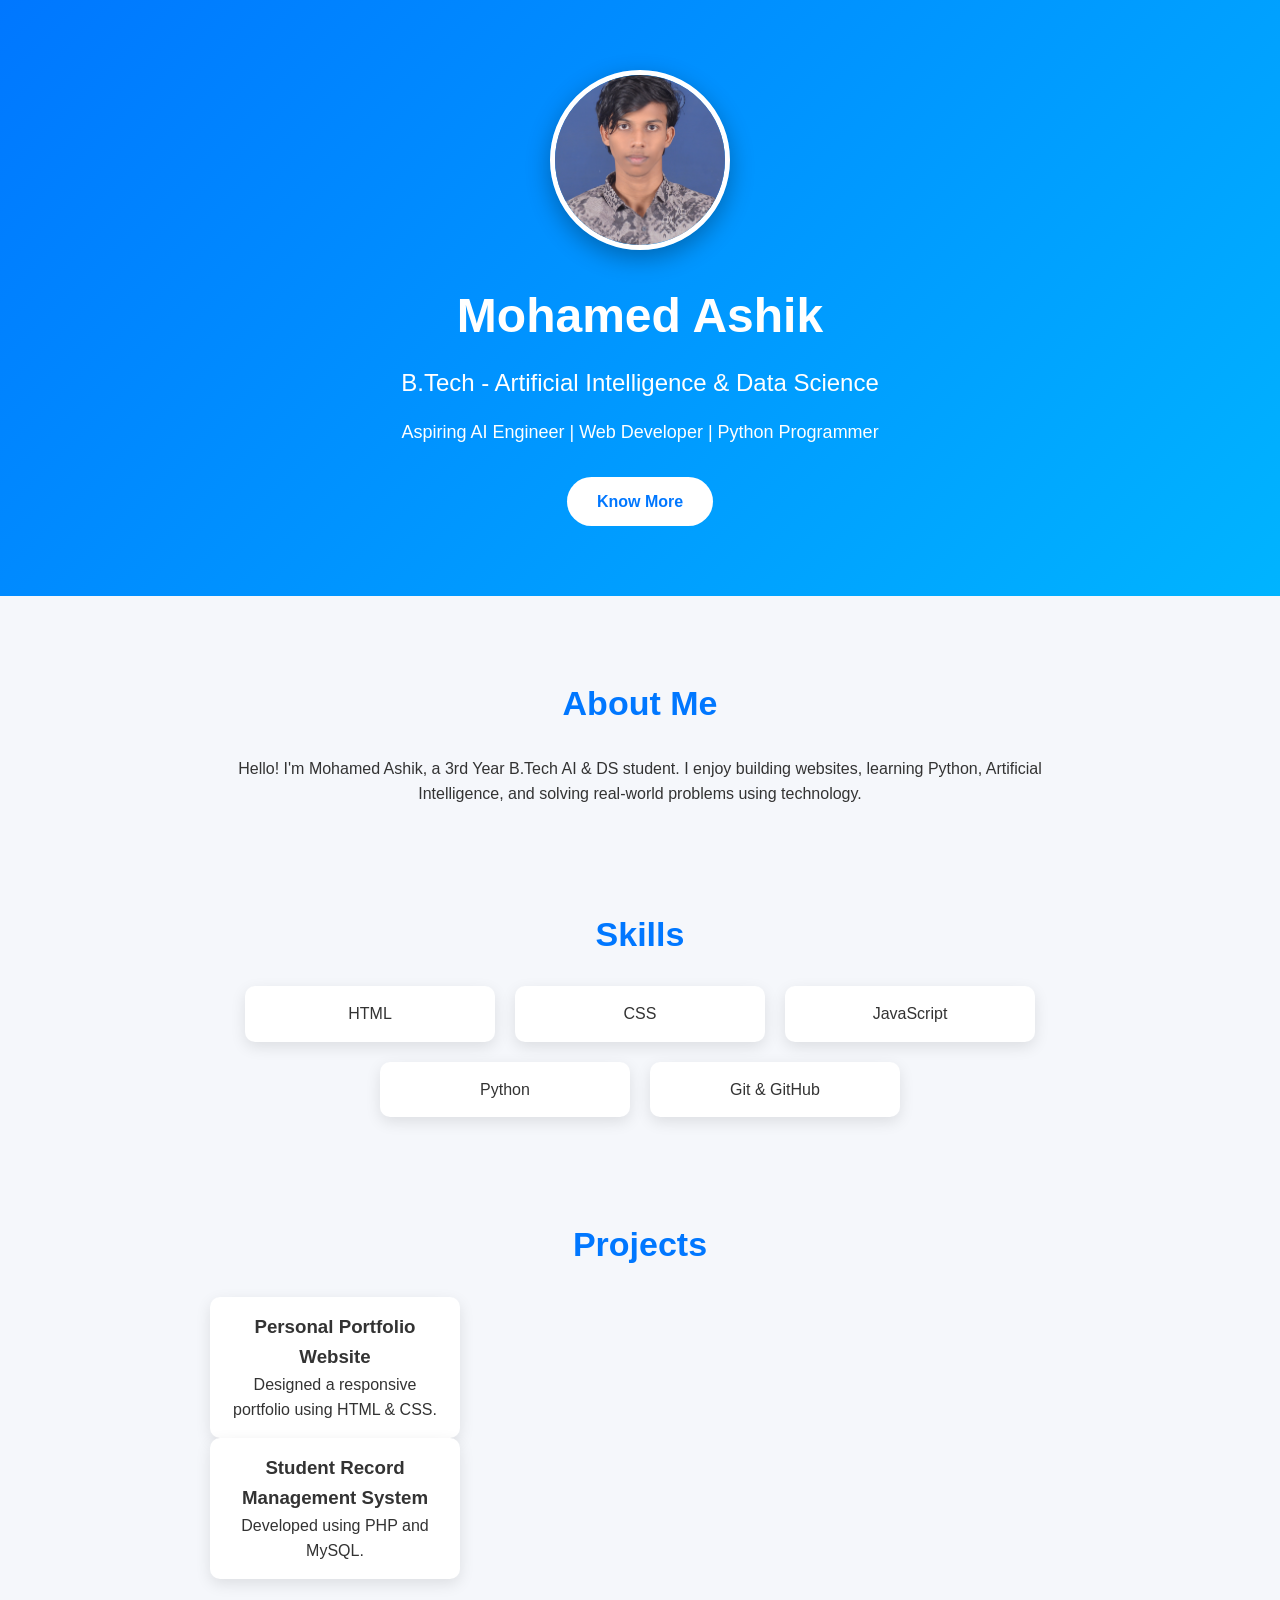
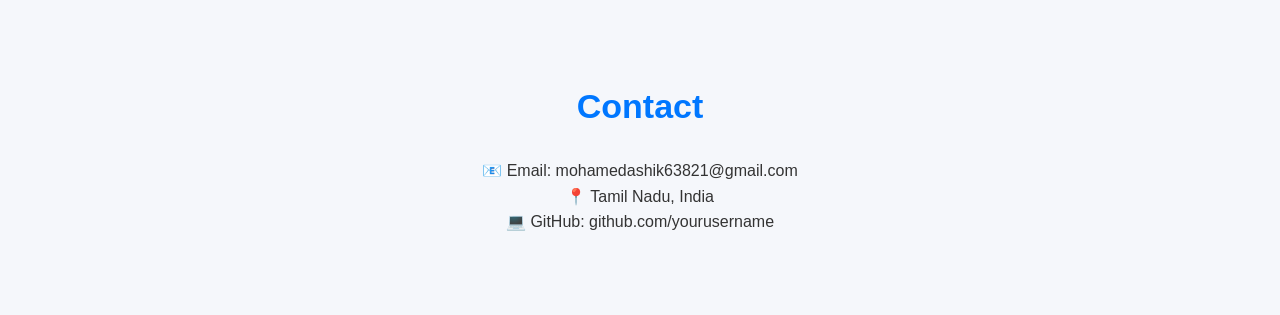
==== index.html @ b3fc0c61 "fix file names" ====
<!DOCTYPE html>
<html lang="en">
<head>
    <meta charset="UTF-8">
    <meta name="viewport" content="width=device-width, initial-scale=1.0">
    <title>Mohamed Ashik | Portfolio</title>
    <link rel="stylesheet" href="style.css">
</head>
<body>

    <!-- Hero Section -->
    <section class="hero">
        <img src="profile.jpg" alt="Mohamed Ashik" class="profile-img">

        <h1>Mohamed Ashik</h1>

        <h2>B.Tech - Artificial Intelligence & Data Science</h2>

        <p class="tagline">
            Aspiring AI Engineer | Web Developer | Python Programmer
        </p>

        <a href="#about" class="btn">Know More</a>
    </section>

    <!-- About -->
    <section id="about" class="section">
        <h2>About Me</h2>

        <p>
            Hello! I'm Mohamed Ashik, a 3rd Year B.Tech AI & DS student.
            I enjoy building websites, learning Python, Artificial Intelligence,
            and solving real-world problems using technology.
        </p>
    </section>

    <!-- Skills -->
    <section class="section">
        <h2>Skills</h2>

        <div class="skills">
            <div class="card">HTML</div>
            <div class="card">CSS</div>
            <div class="card">JavaScript</div>
            <div class="card">Python</div>
            <div class="card">Git & GitHub</div>
        </div>
    </section>

    <!-- Projects -->
    <section class="section">
        <h2>Projects</h2>

        <div class="card">
            <h3>Personal Portfolio Website</h3>
            <p>Designed a responsive portfolio using HTML & CSS.</p>
        </div>

        <div class="card">
            <h3>Student Record Management System</h3>
            <p>Developed using PHP and MySQL.</p>
        </div>
    </section>

    <!-- Contact -->
    <section class="section">
        <h2>Contact</h2>

        <p>📧 Email: mohamedashik63821@gmail.com</p>
        <p>📍 Tamil Nadu, India</p>
        <p>💻 GitHub: github.com/yourusername</p>
    </section>

</body>
</html>
---- style.css ----
*{
    margin:0;
    padding:0;
    box-sizing:border-box;
    font-family:Arial, sans-serif;
}

body{
    background:#f5f7fb;
    color:#333;
    line-height:1.6;
}

.hero{
    background:linear-gradient(135deg,#0077ff,#00b4ff);
    color:white;
    text-align:center;
    padding:70px 20px;
}

.profile-img{
    width:180px;
    height:180px;
    border-radius:50%;
    object-fit:cover;
    border:5px solid white;
    box-shadow:0 8px 25px rgba(0,0,0,0.3);
    margin-bottom:20px;
}

.hero h1{
    font-size:48px;
    margin-bottom:10px;
}

.hero h2{
    font-size:24px;
    font-weight:normal;
    margin-bottom:15px;
}

.tagline{
    font-size:18px;
    margin-bottom:30px;
}

.btn{
    display:inline-block;
    padding:12px 30px;
    background:white;
    color:#0077ff;
    text-decoration:none;
    border-radius:30px;
    font-weight:bold;
    transition:0.3s;
}

.btn:hover{
    background:#e8f3ff;
}

.section{
    max-width:900px;
    margin:60px auto;
    padding:20px;
    text-align:center;
}

.section h2{
    font-size:34px;
    margin-bottom:25px;
    color:#0077ff;
}

.skills{
    display:flex;
    flex-wrap:wrap;
    justify-content:center;
    gap:20px;
}

.card{
    background:white;
    padding:20px;
    border-radius:12px;
    width:250px;
    box-shadow:0 5px 15px rgba(0,0,0,0.1);
    transition:0.3s;
}

.card:hover{
    transform:translateY(-8px);
}
button {
  padding: 10px 20px;
  border: none;
  background: #0077cc;
  color: white;
  border-radius: 8px;
  cursor: pointer;
  transition: 0.3s;
}

button:hover {
  background: #005fa3;
  transform: scale(1.05);
}
.card {
  transition: 0.3s;
  border-radius: 10px;
  padding: 15px;
}

.card:hover {
  transform: translateY(-5px);
  box-shadow: 0 10px 20px rgba(0,0,0,0.2);
}
html {
  scroll-behavior: smooth;
}
section {
  padding: 60px 20px;
}
body {
  font-family: Arial, sans-serif;
  line-height: 1.6;
}
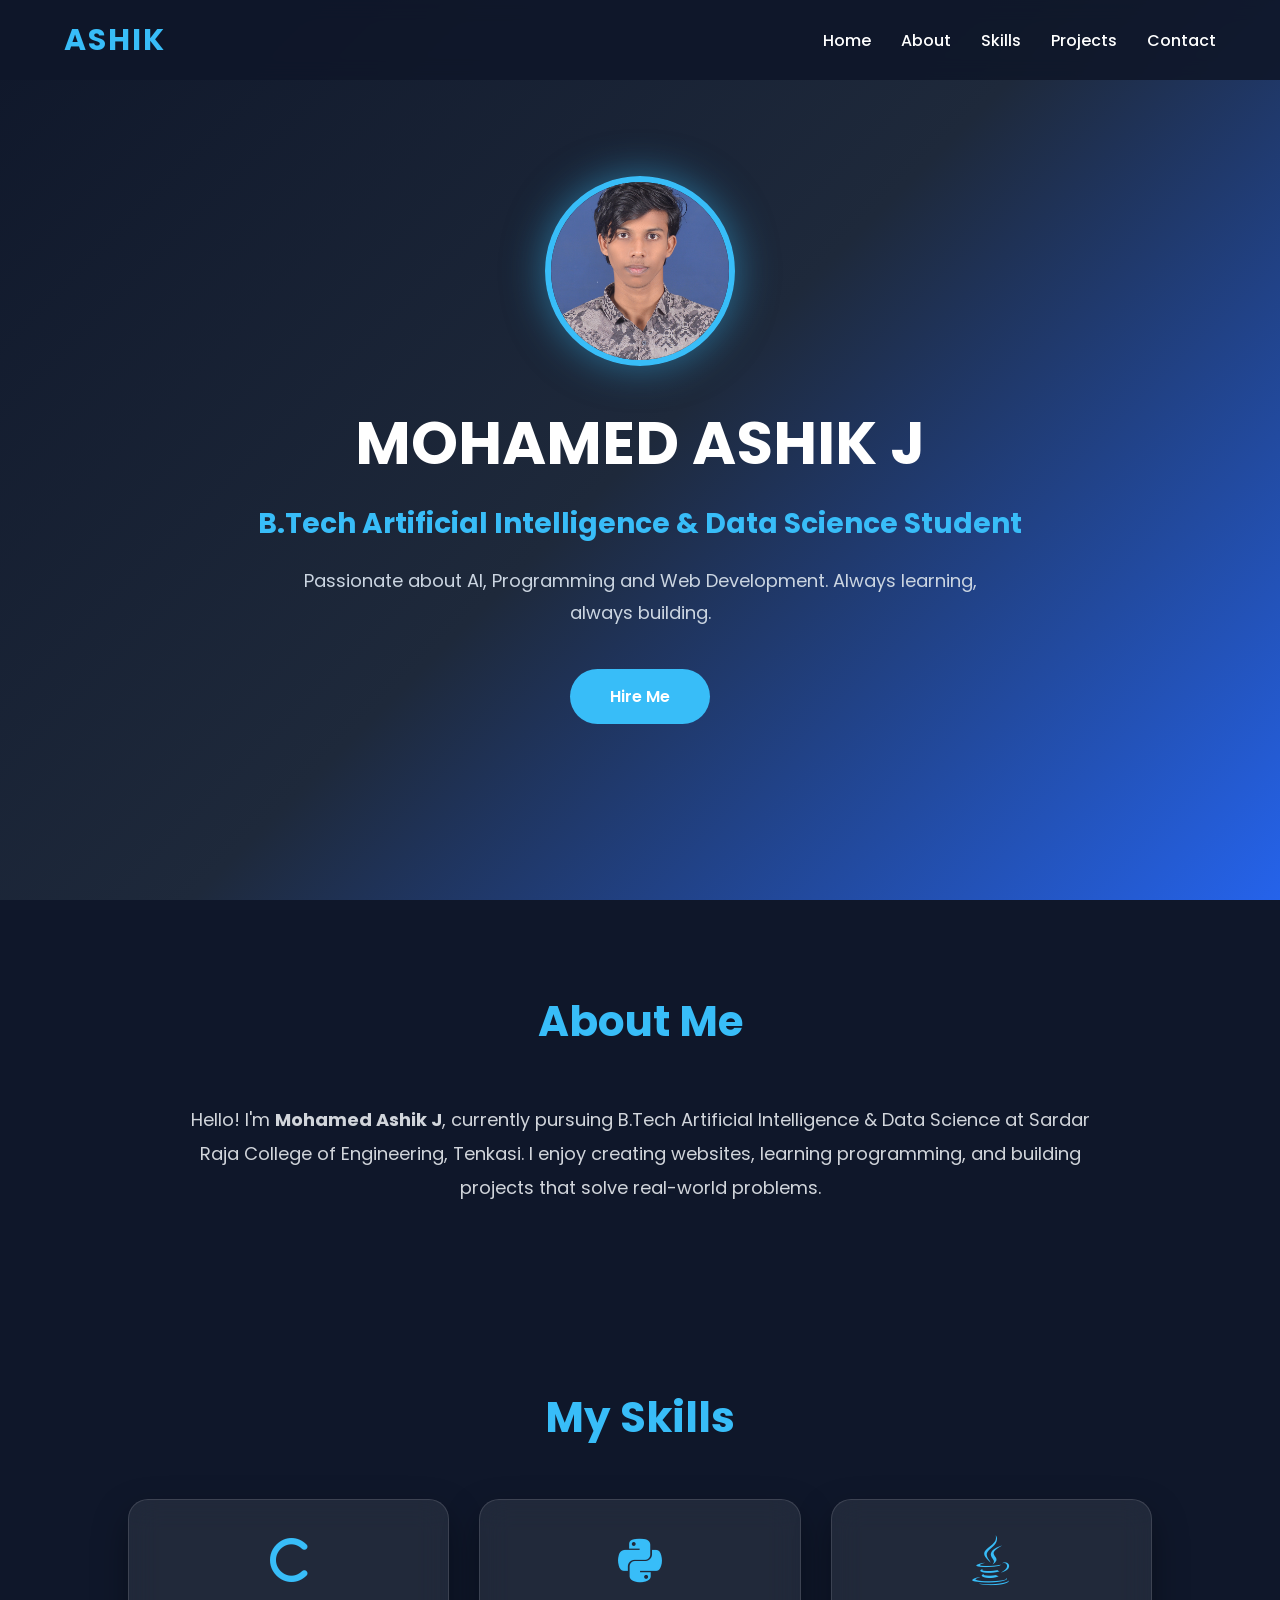
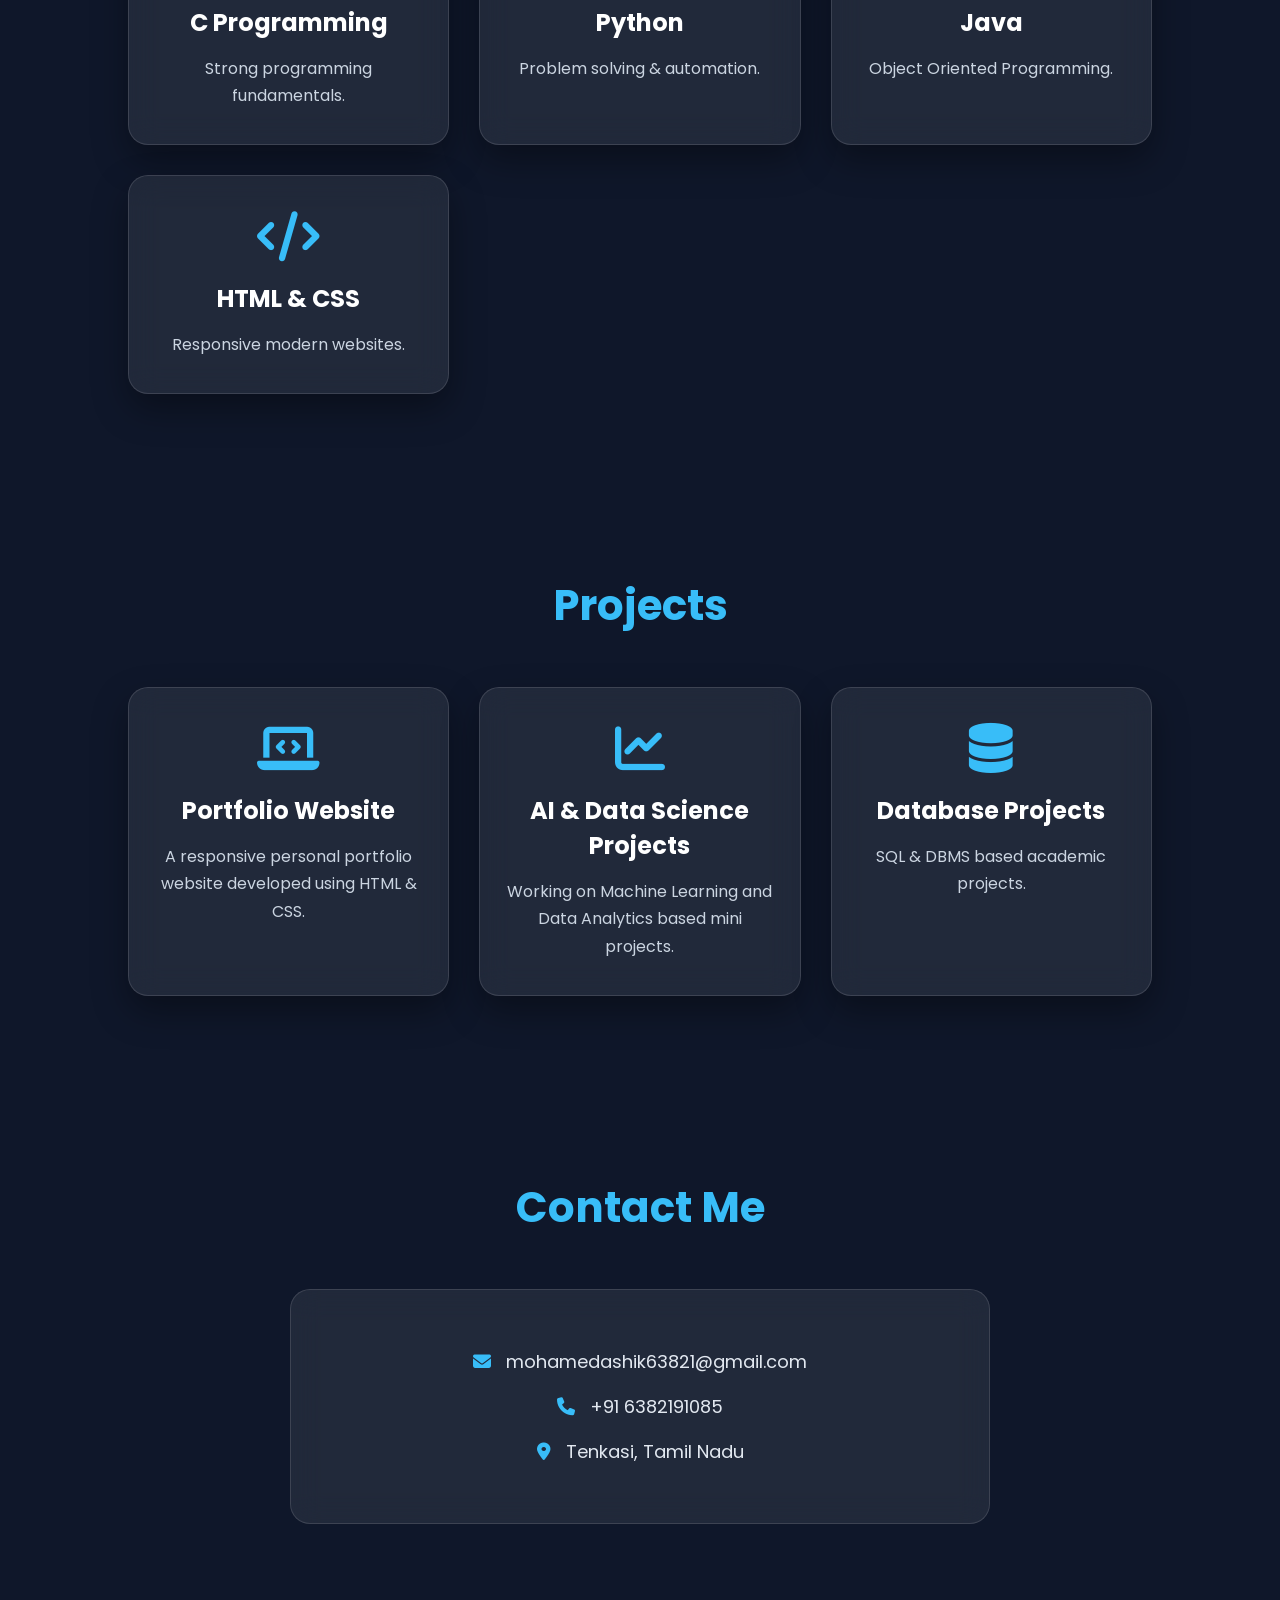
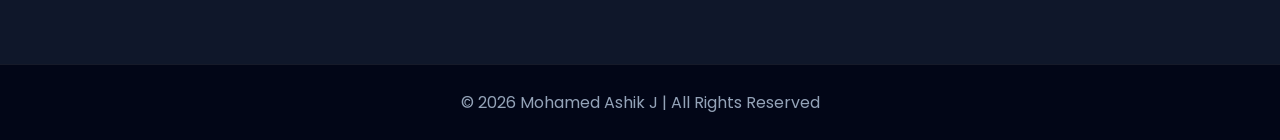
==== commit 64ddb509: "Updated portfolio design" ====
--- a/index.html
+++ b/index.html
@@ -1,75 +1,201 @@
 <!DOCTYPE html>
 <html lang="en">
 <head>
-    <meta charset="UTF-8">
-    <meta name="viewport" content="width=device-width, initial-scale=1.0">
-    <title>Mohamed Ashik | Portfolio</title>
-    <link rel="stylesheet" href="style.css">
+<meta charset="UTF-8">
+<meta name="viewport" content="width=device-width, initial-scale=1.0">
+<title>Mohamed Ashik J | Portfolio</title>
+
+<link rel="stylesheet" href="style.css">
+
+<link href="https://fonts.googleapis.com/css2?family=Poppins:wght@300;400;500;600;700&display=swap" rel="stylesheet">
+
+<link rel="stylesheet" href="https://cdnjs.cloudflare.com/ajax/libs/font-awesome/6.6.0/css/all.min.css">
+
 </head>
+
 <body>
 
-    <!-- Hero Section -->
-    <section class="hero">
-        <img src="profile.jpg" alt="Mohamed Ashik" class="profile-img">
-
-        <h1>Mohamed Ashik</h1>
-
-        <h2>B.Tech - Artificial Intelligence & Data Science</h2>
-
-        <p class="tagline">
-            Aspiring AI Engineer | Web Developer | Python Programmer
-        </p>
-
-        <a href="#about" class="btn">Know More</a>
-    </section>
-
-    <!-- About -->
-    <section id="about" class="section">
-        <h2>About Me</h2>
-
-        <p>
-            Hello! I'm Mohamed Ashik, a 3rd Year B.Tech AI & DS student.
-            I enjoy building websites, learning Python, Artificial Intelligence,
-            and solving real-world problems using technology.
-        </p>
-    </section>
-
-    <!-- Skills -->
-    <section class="section">
-        <h2>Skills</h2>
-
-        <div class="skills">
-            <div class="card">HTML</div>
-            <div class="card">CSS</div>
-            <div class="card">JavaScript</div>
-            <div class="card">Python</div>
-            <div class="card">Git & GitHub</div>
+<header>
+
+<nav>
+
+<h2 class="logo">ASHIK</h2>
+
+<ul>
+
+<li><a href="#home">Home</a></li>
+
+<li><a href="#about">About</a></li>
+
+<li><a href="#skills">Skills</a></li>
+
+<li><a href="#projects">Projects</a></li>
+
+<li><a href="#contact">Contact</a></li>
+
+</ul>
+
+</nav>
+
+</header>
+
+
+<section id="home" class="hero">
+
+<div class="hero-content">
+
+<img src="profile.jpg" class="profile-img">
+
+<h1>MOHAMED ASHIK J</h1>
+
+<h2>B.Tech Artificial Intelligence & Data Science Student</h2>
+
+<p>
+Passionate about AI, Programming and Web Development.
+Always learning, always building.
+</p>
+
+<a href="#contact" class="btn">Hire Me</a>
+
+</div>
+
+</section>
+
+
+<section id="about" class="about">
+
+<h2>About Me</h2>
+
+<p>
+
+Hello! I'm <b>Mohamed Ashik J</b>, currently pursuing
+B.Tech Artificial Intelligence & Data Science at
+Sardar Raja College of Engineering, Tenkasi.
+
+I enjoy creating websites, learning programming,
+and building projects that solve real-world problems.
+
+</p>
+
+</section>
+
+
+<section id="skills">
+
+<h2>My Skills</h2>
+
+<div class="cards">
+
+<div class="card">
+
+<i class="fa-solid fa-c"></i>
+
+<h3>C Programming</h3>
+
+<p>Strong programming fundamentals.</p>
+
+</div>
+
+<div class="card">
+
+<i class="fa-brands fa-python"></i>
+
+<h3>Python</h3>
+
+<p>Problem solving & automation.</p>
+
+</div>
+
+<div class="card">
+
+<i class="fa-brands fa-java"></i>
+
+<h3>Java</h3>
+
+<p>Object Oriented Programming.</p>
+
+</div>
+
+<div class="card">
+
+<i class="fa-solid fa-code"></i>
+
+<h3>HTML & CSS</h3>
+
+<p>Responsive modern websites.</p>
+
+</div>
+
+</div>
+
+</section>
+<section id="projects">
+
+    <h2>Projects</h2>
+
+    <div class="cards">
+
+        <div class="card">
+            <i class="fa-solid fa-laptop-code"></i>
+            <h3>Portfolio Website</h3>
+            <p>
+                A responsive personal portfolio website
+                developed using HTML & CSS.
+            </p>
         </div>
-    </section>
-
-    <!-- Projects -->
-    <section class="section">
-        <h2>Projects</h2>
 
         <div class="card">
-            <h3>Personal Portfolio Website</h3>
-            <p>Designed a responsive portfolio using HTML & CSS.</p>
+            <i class="fa-solid fa-chart-line"></i>
+            <h3>AI & Data Science Projects</h3>
+            <p>
+                Working on Machine Learning and Data
+                Analytics based mini projects.
+            </p>
         </div>
 
         <div class="card">
-            <h3>Student Record Management System</h3>
-            <p>Developed using PHP and MySQL.</p>
+            <i class="fa-solid fa-database"></i>
+            <h3>Database Projects</h3>
+            <p>
+                SQL & DBMS based academic projects.
+            </p>
         </div>
-    </section>
-
-    <!-- Contact -->
-    <section class="section">
-        <h2>Contact</h2>
-
-        <p>📧 Email: mohamedashik63821@gmail.com</p>
-        <p>📍 Tamil Nadu, India</p>
-        <p>💻 GitHub: github.com/yourusername</p>
-    </section>
+
+    </div>
+
+</section>
+
+
+<section id="contact">
+
+    <h2>Contact Me</h2>
+
+    <div class="contact-box">
+
+        <p><i class="fa-solid fa-envelope"></i>
+        mohamedashik63821@gmail.com</p>
+
+        <p><i class="fa-solid fa-phone"></i>
+        +91 6382191085</p>
+
+        <p><i class="fa-solid fa-location-dot"></i>
+        Tenkasi, Tamil Nadu</p>
+
+    </div>
+
+</section>
+
+
+<footer>
+
+<p>
+
+© 2026 Mohamed Ashik J | All Rights Reserved
+
+</p>
+
+</footer>
 
 </body>
+
 </html>
--- a/style.css
+++ b/style.css
@@ -1,127 +1,304 @@
+@import url('https://fonts.googleapis.com/css2?family=Poppins:wght@300;400;500;600;700;800&display=swap');
+
 *{
     margin:0;
     padding:0;
     box-sizing:border-box;
-    font-family:Arial, sans-serif;
+    scroll-behavior:smooth;
+    font-family:'Poppins',sans-serif;
 }
 
 body{
-    background:#f5f7fb;
-    color:#333;
-    line-height:1.6;
-}
+    background:#0f172a;
+    color:#ffffff;
+    overflow-x:hidden;
+}
+
+/* Navigation */
+
+header{
+    width:100%;
+    position:fixed;
+    top:0;
+    left:0;
+    z-index:1000;
+    background:rgba(15,23,42,.9);
+    backdrop-filter:blur(10px);
+}
+
+nav{
+    width:90%;
+    margin:auto;
+    height:80px;
+    display:flex;
+    justify-content:space-between;
+    align-items:center;
+}
+
+.logo{
+    color:#38bdf8;
+    font-size:30px;
+    font-weight:700;
+    letter-spacing:2px;
+}
+
+nav ul{
+    display:flex;
+    list-style:none;
+}
+
+nav ul li{
+    margin-left:30px;
+}
+
+nav ul li a{
+    color:white;
+    text-decoration:none;
+    transition:.3s;
+    font-weight:500;
+}
+
+nav ul li a:hover{
+    color:#38bdf8;
+}
+
+/* Hero */
 
 .hero{
-    background:linear-gradient(135deg,#0077ff,#00b4ff);
-    color:white;
-    text-align:center;
-    padding:70px 20px;
+    min-height:100vh;
+    display:flex;
+    justify-content:center;
+    align-items:center;
+    text-align:center;
+    background:linear-gradient(135deg,#0f172a,#1e293b,#2563eb);
+    padding:100px 20px;
+}
+
+.hero-content{
+    max-width:900px;
 }
 
 .profile-img{
-    width:180px;
-    height:180px;
+    width:190px;
+    height:190px;
     border-radius:50%;
     object-fit:cover;
-    border:5px solid white;
-    box-shadow:0 8px 25px rgba(0,0,0,0.3);
-    margin-bottom:20px;
+    border:6px solid #38bdf8;
+    box-shadow:0 0 40px rgba(56,189,248,.5);
+    transition:.4s;
+}
+
+.profile-img:hover{
+    transform:scale(1.05);
 }
 
 .hero h1{
-    font-size:48px;
-    margin-bottom:10px;
+    font-size:60px;
+    margin-top:25px;
+    font-weight:700;
 }
 
 .hero h2{
-    font-size:24px;
-    font-weight:normal;
-    margin-bottom:15px;
-}
-
-.tagline{
+    color:#38bdf8;
+    margin:15px 0;
+    font-size:28px;
+}
+
+.hero p{
+    color:#cbd5e1;
     font-size:18px;
-    margin-bottom:30px;
+    margin:20px auto;
+    max-width:700px;
+    line-height:1.8;
 }
 
 .btn{
     display:inline-block;
-    padding:12px 30px;
-    background:white;
-    color:#0077ff;
+    margin-top:20px;
+    padding:15px 40px;
+    background:#38bdf8;
+    color:#fff;
     text-decoration:none;
-    border-radius:30px;
-    font-weight:bold;
-    transition:0.3s;
+    border-radius:50px;
+    transition:.3s;
+    font-weight:600;
 }
 
 .btn:hover{
-    background:#e8f3ff;
-}
-
-.section{
+    background:#0ea5e9;
+    transform:translateY(-5px);
+}
+
+/* Sections */
+
+section{
+    padding:90px 10%;
+}
+
+section h2{
+    text-align:center;
+    font-size:42px;
+    margin-bottom:50px;
+    color:#38bdf8;
+}
+
+.about p{
     max-width:900px;
-    margin:60px auto;
-    padding:20px;
-    text-align:center;
-}
-
-.section h2{
+    margin:auto;
+    text-align:center;
+    color:#d1d5db;
+    font-size:18px;
+    line-height:1.9;
+}
+/* Cards */
+
+.cards{
+    display:grid;
+    grid-template-columns:repeat(auto-fit,minmax(260px,1fr));
+    gap:30px;
+    margin-top:40px;
+}
+
+.card{
+    background:rgba(255,255,255,.08);
+    border:1px solid rgba(255,255,255,.12);
+    backdrop-filter:blur(15px);
+    border-radius:20px;
+    padding:35px 25px;
+    text-align:center;
+    transition:.4s;
+    box-shadow:0 15px 35px rgba(0,0,0,.35);
+}
+
+.card:hover{
+    transform:translateY(-12px);
+    box-shadow:0 20px 45px rgba(56,189,248,.35);
+}
+
+.card i{
+    font-size:50px;
+    color:#38bdf8;
+    margin-bottom:20px;
+}
+
+.card h3{
+    margin-bottom:15px;
+    font-size:24px;
+}
+
+.card p{
+    color:#cbd5e1;
+    line-height:1.7;
+}
+
+/* Contact */
+
+.contact-box{
+    max-width:700px;
+    margin:auto;
+    background:rgba(255,255,255,.08);
+    border:1px solid rgba(255,255,255,.12);
+    backdrop-filter:blur(15px);
+    padding:40px;
+    border-radius:20px;
+    text-align:center;
+}
+
+.contact-box p{
+    font-size:18px;
+    margin:18px 0;
+    color:#e2e8f0;
+}
+
+.contact-box i{
+    color:#38bdf8;
+    margin-right:10px;
+}
+
+/* Footer */
+
+footer{
+    background:#020617;
+    padding:25px;
+    text-align:center;
+    color:#94a3b8;
+    margin-top:50px;
+    border-top:1px solid rgba(255,255,255,.08);
+}
+
+/* Scrollbar */
+
+::-webkit-scrollbar{
+    width:10px;
+}
+
+::-webkit-scrollbar-track{
+    background:#0f172a;
+}
+
+::-webkit-scrollbar-thumb{
+    background:#38bdf8;
+    border-radius:20px;
+}
+
+::-webkit-scrollbar-thumb:hover{
+    background:#0ea5e9;
+}
+
+/* Selection */
+
+::selection{
+    background:#38bdf8;
+    color:#fff;
+}
+
+/* Responsive */
+
+@media(max-width:900px){
+
+nav{
+    flex-direction:column;
+    height:auto;
+    padding:20px 0;
+}
+
+nav ul{
+    flex-direction:column;
+    text-align:center;
+    margin-top:20px;
+}
+
+nav ul li{
+    margin:12px 0;
+}
+
+.hero h1{
+    font-size:40px;
+}
+
+.hero h2{
+    font-size:22px;
+}
+
+.profile-img{
+    width:150px;
+    height:150px;
+}
+
+section{
+    padding:70px 8%;
+}
+
+section h2{
     font-size:34px;
-    margin-bottom:25px;
-    color:#0077ff;
-}
-
-.skills{
-    display:flex;
-    flex-wrap:wrap;
-    justify-content:center;
-    gap:20px;
 }
 
 .card{
-    background:white;
-    padding:20px;
-    border-radius:12px;
-    width:250px;
-    box-shadow:0 5px 15px rgba(0,0,0,0.1);
-    transition:0.3s;
-}
-
-.card:hover{
-    transform:translateY(-8px);
-}
-button {
-  padding: 10px 20px;
-  border: none;
-  background: #0077cc;
-  color: white;
-  border-radius: 8px;
-  cursor: pointer;
-  transition: 0.3s;
-}
-
-button:hover {
-  background: #005fa3;
-  transform: scale(1.05);
-}
-.card {
-  transition: 0.3s;
-  border-radius: 10px;
-  padding: 15px;
-}
-
-.card:hover {
-  transform: translateY(-5px);
-  box-shadow: 0 10px 20px rgba(0,0,0,0.2);
-}
-html {
-  scroll-behavior: smooth;
-}
-section {
-  padding: 60px 20px;
-}
-body {
-  font-family: Arial, sans-serif;
-  line-height: 1.6;
+    padding:25px;
+}
+
+.btn{
+    padding:13px 30px;
+}
+
 }
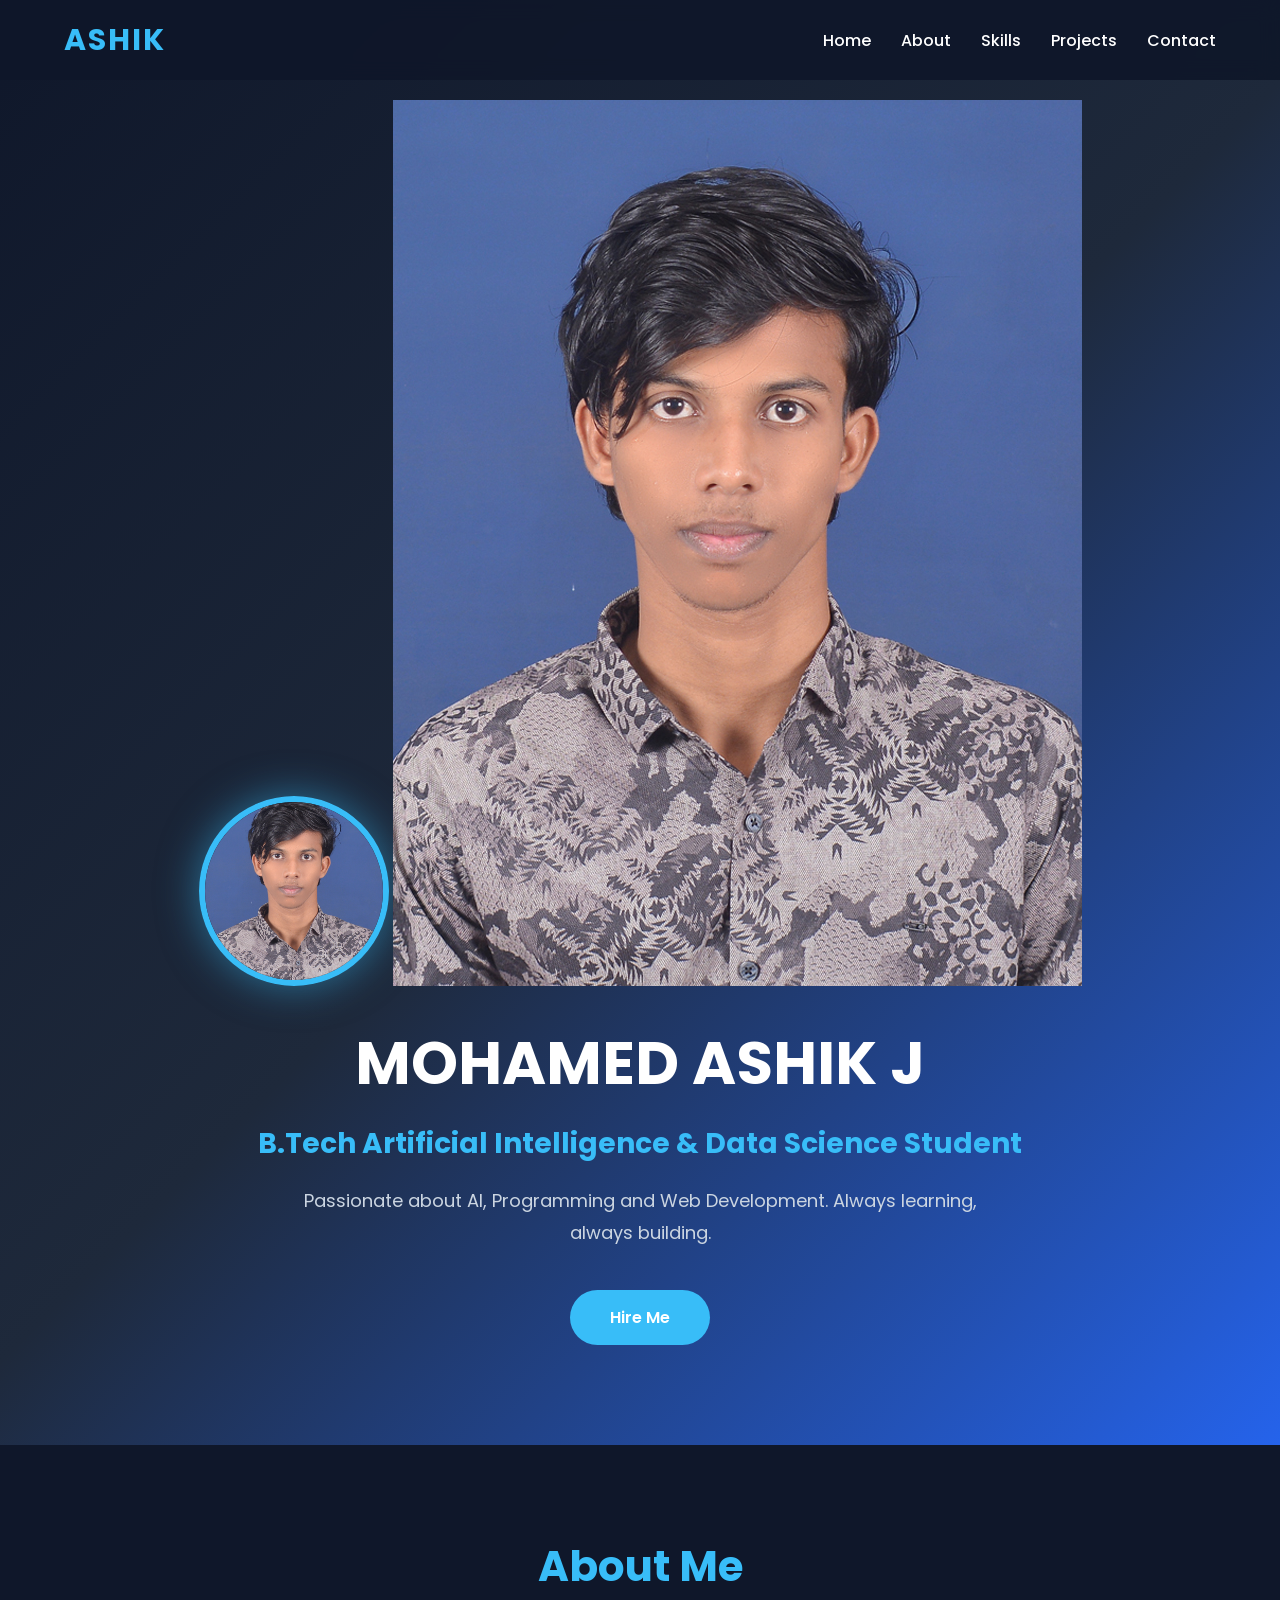
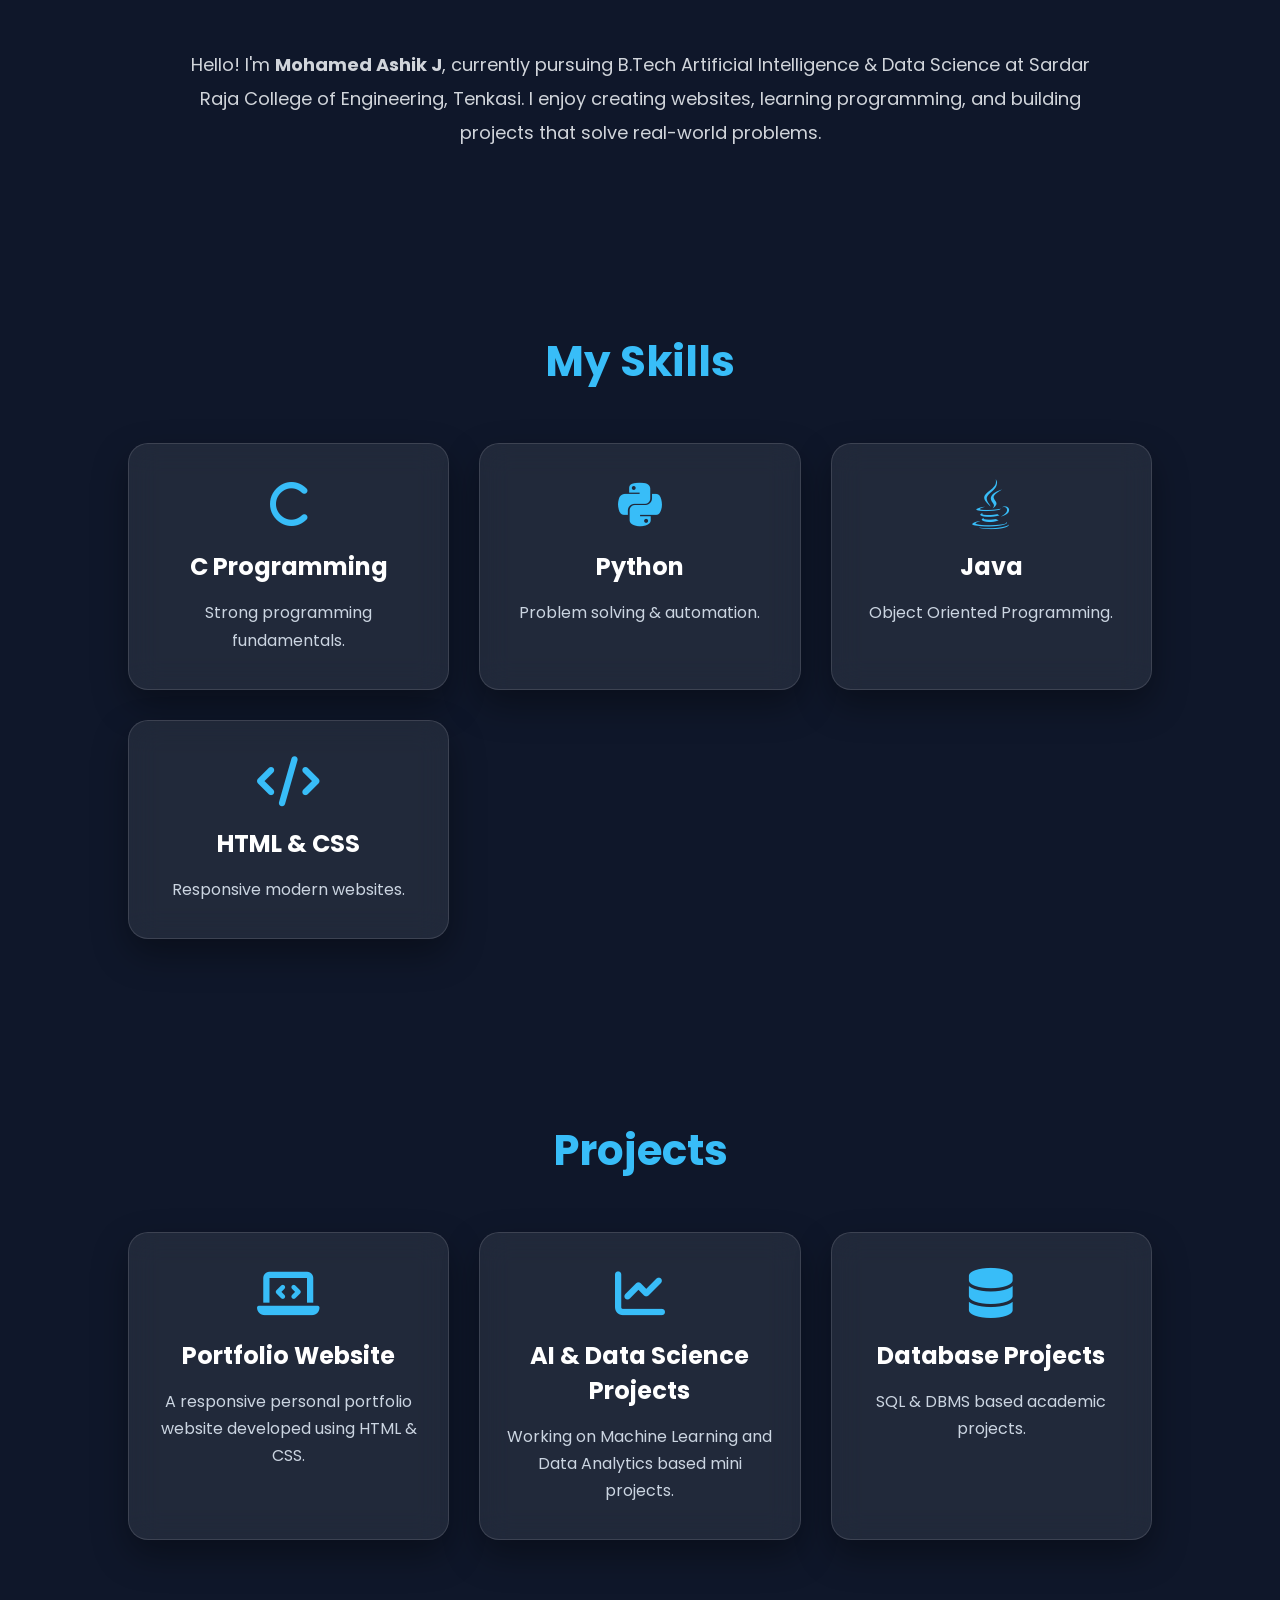
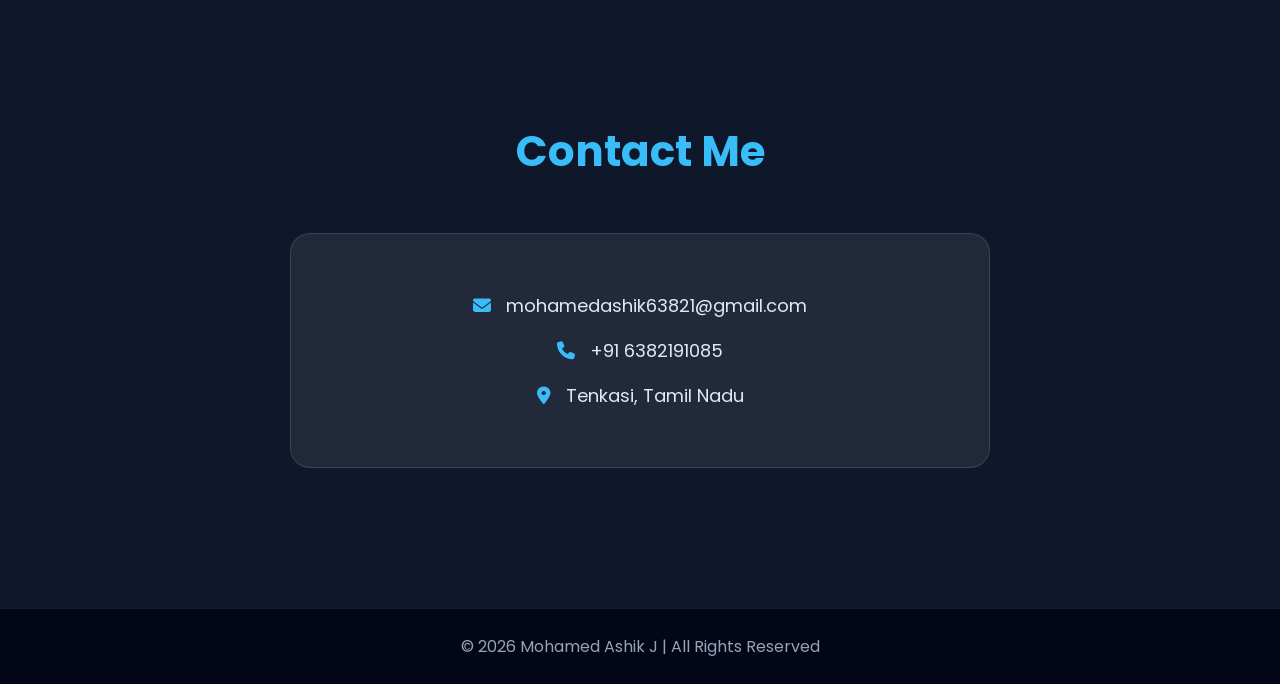
==== commit ebafc8a5: "Update index.html" ====
--- a/index.html
+++ b/index.html
@@ -45,7 +45,7 @@
 <div class="hero-content">
 
 <img src="profile.jpg" class="profile-img">
-
+<img src="profile.jpg" alt="My Photo">
 <h1>MOHAMED ASHIK J</h1>
 
 <h2>B.Tech Artificial Intelligence & Data Science Student</h2>
@@ -198,4 +198,4 @@
 
 </body>
 
-</html>+</html>
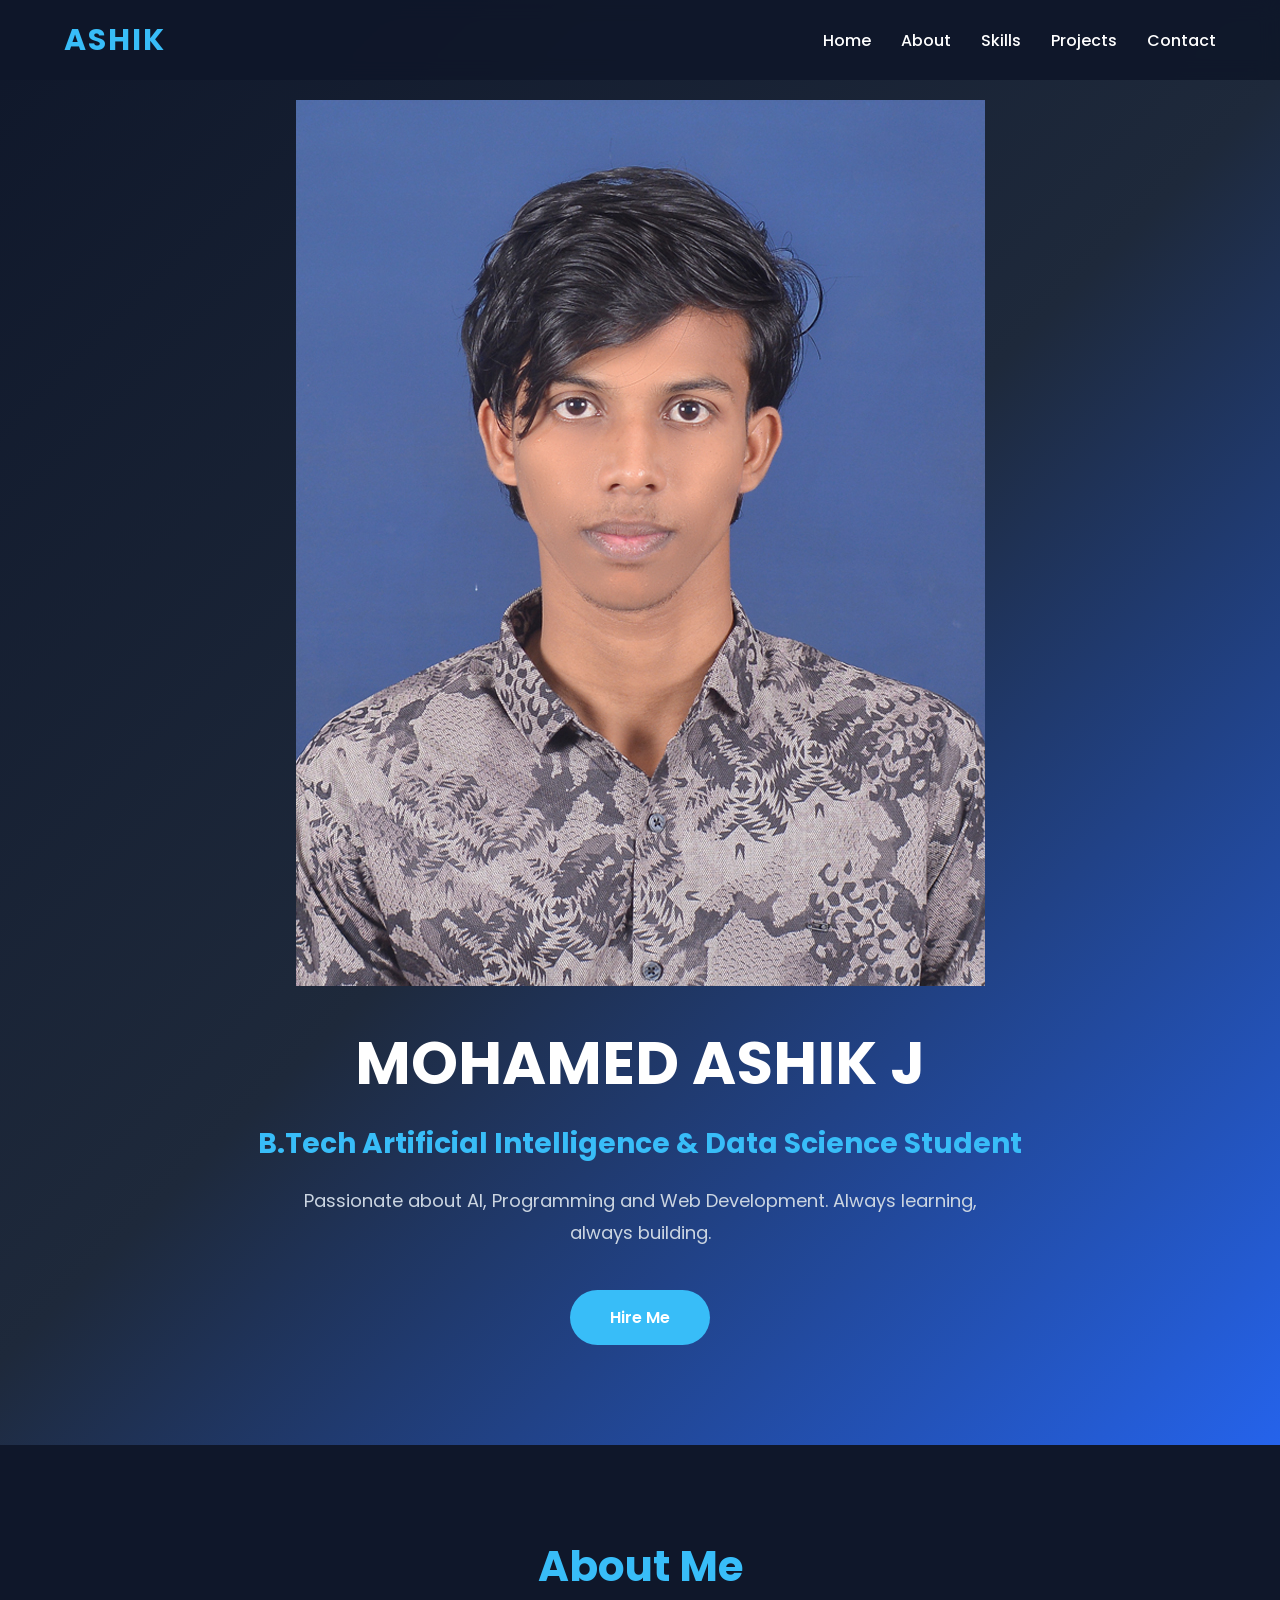
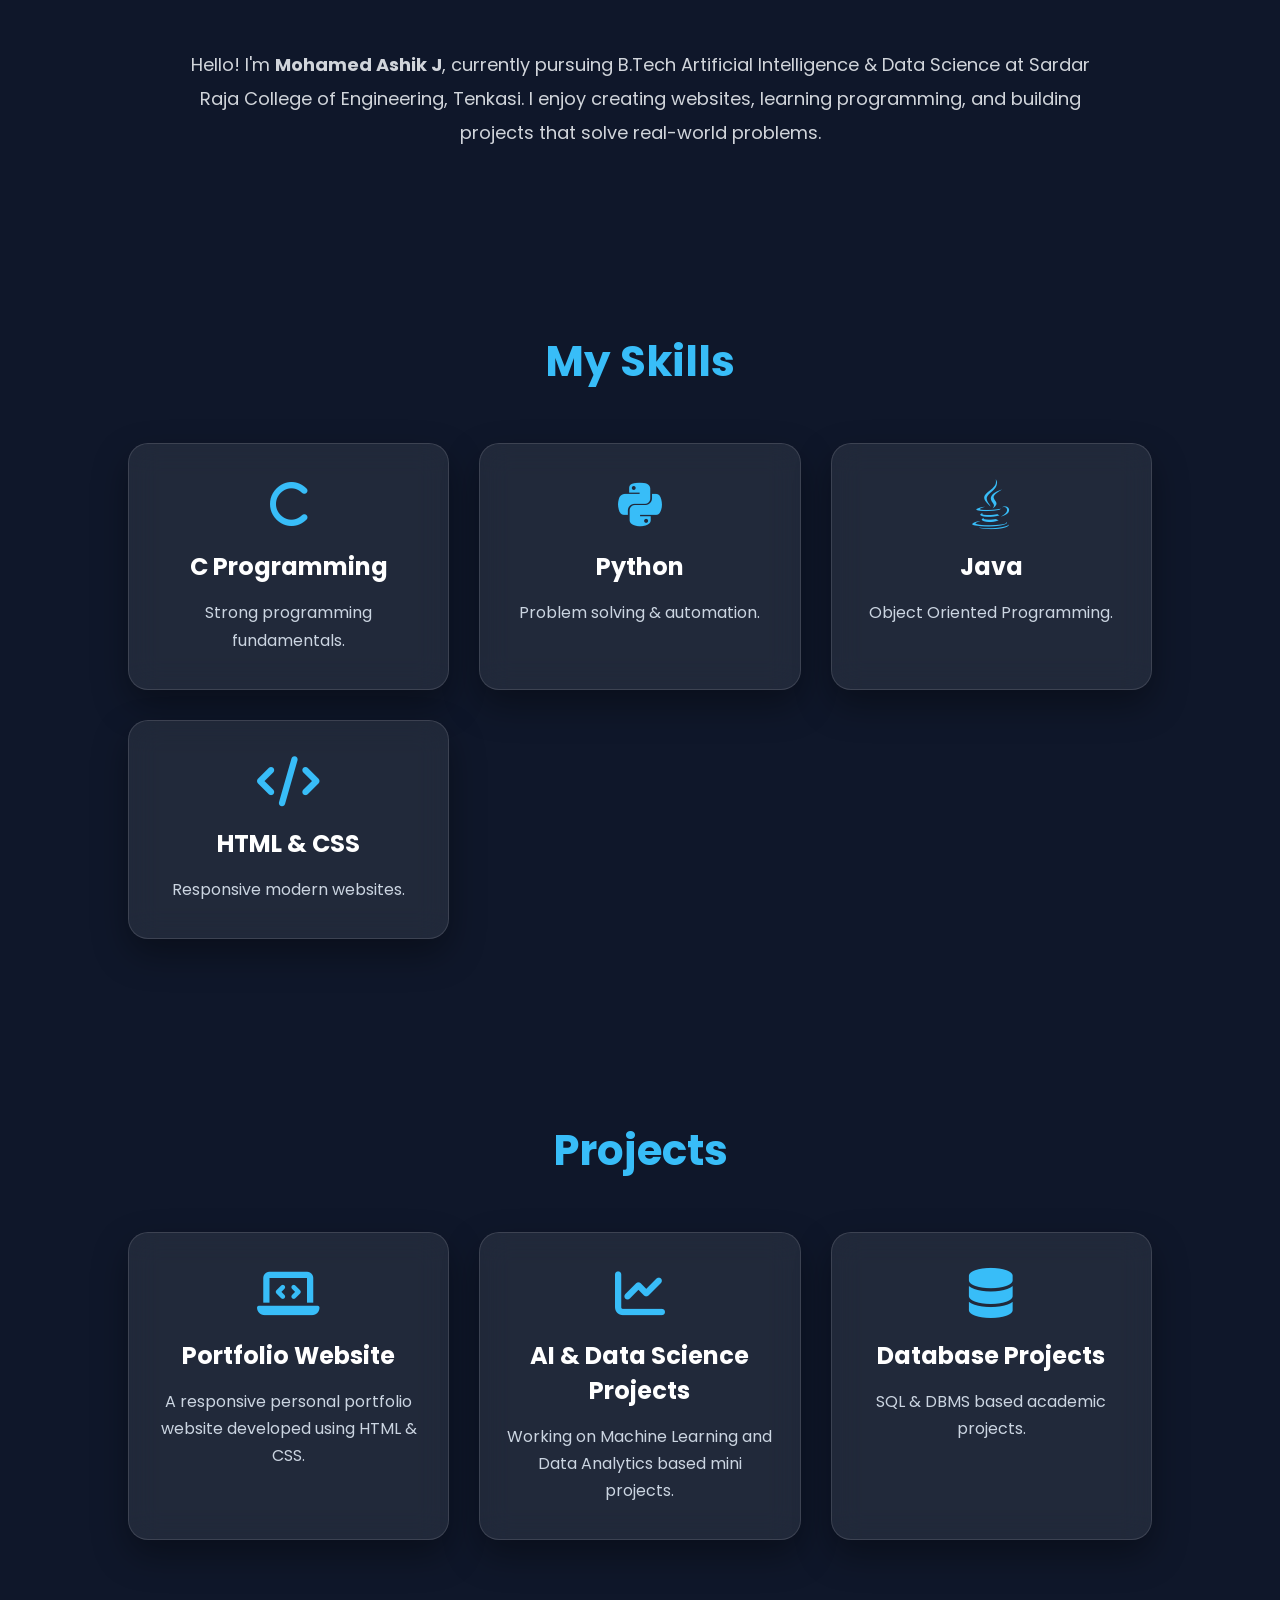
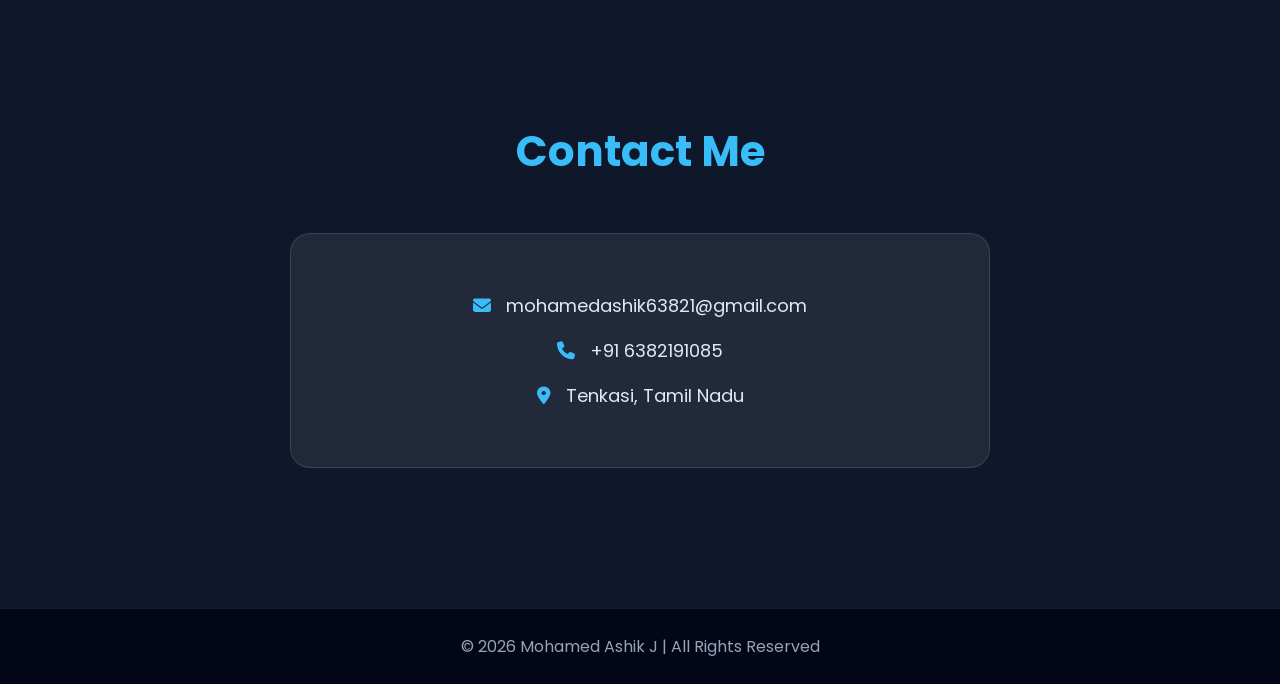
==== commit a74411ee: "Update index.html" ====
--- a/index.html
+++ b/index.html
@@ -44,7 +44,7 @@
 
 <div class="hero-content">
 
-<img src="profile.jpg" class="profile-img">
+
 <img src="profile.jpg" alt="My Photo">
 <h1>MOHAMED ASHIK J</h1>
 
